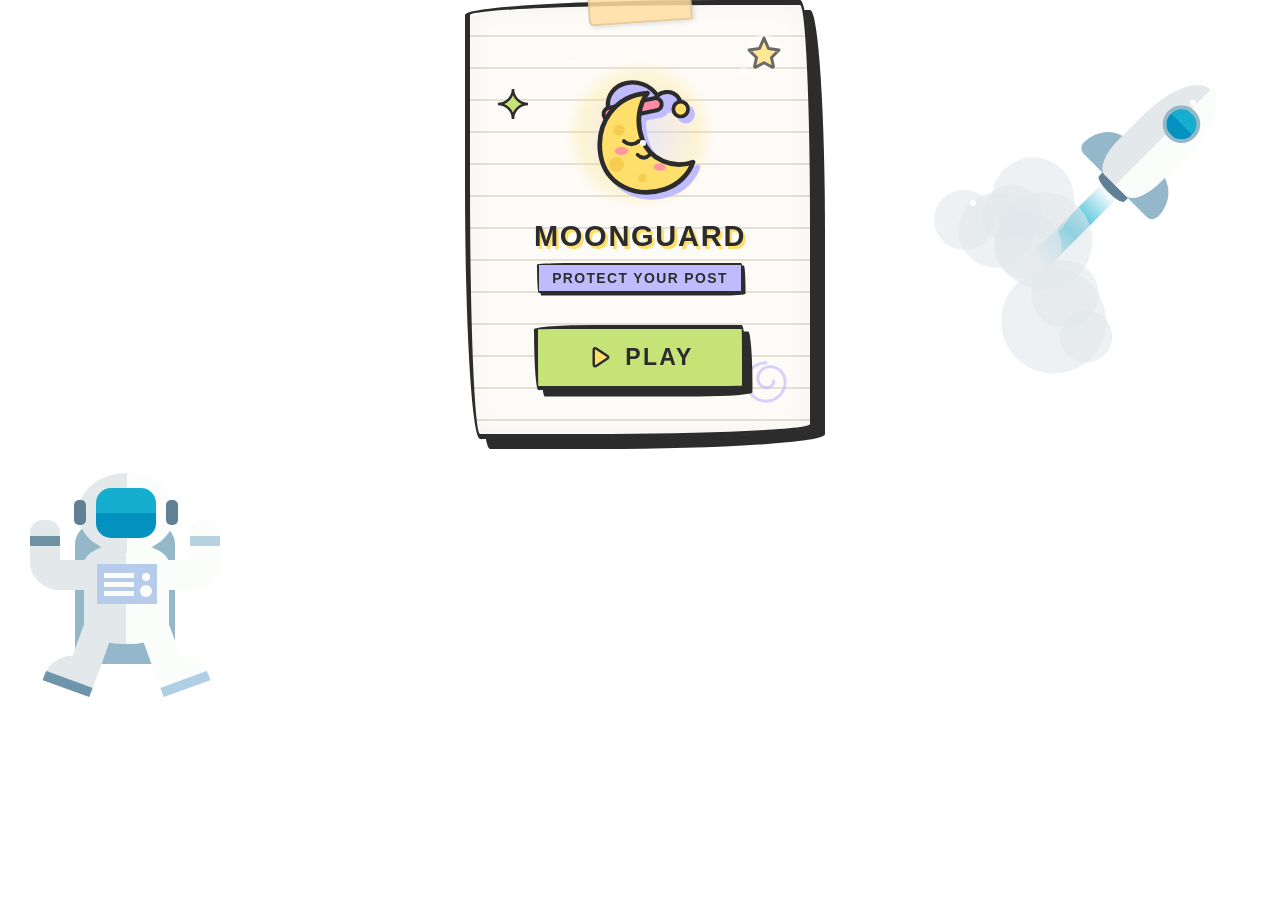
==== index.html @ 96714d68 "Rename Hackathon.html to index.html" ====
<!DOCTYPE html>
<html lang="en">
<head>
  <meta charset="UTF-8">
  <meta name="viewport" content="width=device-width, initial-scale=1">
  <link rel="stylesheet" href="Hackathon.css">
</head>

<body>

<div id="mainMenu">

<center>
<div class="moonguard-card">
  <!-- Background Doodles -->
  <svg class="doodle star" viewBox="0 0 24 24" xmlns="http://www.w3.org/2000/svg">
    <path d="M12 2L15 9L22 10L17 15L18.5 22L12 18.5L5.5 22L7 15L2 10L9 9L12 2Z" />
  </svg>
  <svg class="doodle sparkle" viewBox="0 0 24 24" xmlns="http://www.w3.org/2000/svg">
    <path d="M12 0C12 6.6 17.4 12 24 12C17.4 12 12 17.4 12 24C12 17.4 6.6 12 0 12C6.6 12 12 6.6 12 0Z" />
  </svg>
  <svg class="doodle swirl" viewBox="0 0 100 100" xmlns="http://www.w3.org/2000/svg">
    <path d="M50 10C27.9 10 10 27.9 10 50C10 72.1 27.9 90 50 90C72.1 90 90 72.1 90 50C90 32.3 75.7 18 58 18C44.3 18 33 29.3 33 43C33 53.5 41.5 62 52 62C59.7 62 66 55.7 66 48" />
  </svg>

  <!-- Cute Sleepy Moon Mascot -->
  <div class="moon-mascot">
    <span class="zzz z1">z</span>
    <span class="zzz z2">Z</span>
    <svg viewBox="0 0 120 120" xmlns="http://www.w3.org/2000/svg">
      <!-- Nightcap -->
      <path
        d="M34 38 C32 16, 62 10, 74 28 C82 22, 95 26, 92 38"
        fill="#c0bbfe"
        stroke="#2c2c2c"
        stroke-width="3.5"
        stroke-linecap="round"
        stroke-linejoin="round"
      />
      <!-- Cap Brim -->
      <rect
        x="30"
        y="34"
        width="48"
        height="10"
        rx="5"
        transform="rotate(-12 54 39)"
        fill="#ff8ba7"
        stroke="#2c2c2c"
        stroke-width="3.2"
      />
      <!-- Pom-Pom Star -->
      <circle cx="93" cy="39" r="6" fill="#ffdf6c" stroke="#2c2c2c" stroke-width="3" />

      <!-- Crescent Moon Body -->
      <path
        d="M66 26 C40 28, 24 50, 28 76 C32 100, 56 112, 80 104 C92 100, 100 91, 103 82 C87 88, 68 80, 62 64 C56 48, 60 34, 66 26 Z"
        fill="#ffdf6c"
        stroke="#2c2c2c"
        stroke-width="3.8"
        stroke-linejoin="round"
      />

      <!-- Cute Craters -->
      <circle cx="43" cy="56" r="4.5" fill="#f2c444" opacity="0.7" />
      <circle cx="41" cy="84" r="6" fill="#f2c444" opacity="0.7" />
      <circle cx="62" cy="95" r="3.5" fill="#f2c444" opacity="0.7" />

      <!-- Rosy Cheeks -->
      <ellipse cx="45" cy="73" rx="5.5" ry="3.2" fill="#ff8ba7" opacity="0.85" />
      <ellipse cx="76" cy="86" rx="5" ry="3" fill="#ff8ba7" opacity="0.85" />

      <!-- Sleepy Eye (default) -->
      <path
        class="eye-closed"
        d="M47 65 Q53 70 59 65"
        fill="none"
        stroke="#2c2c2c"
        stroke-width="3.2"
        stroke-linecap="round"
      />
      <!-- Awake Eye (on card hover) -->
      <g class="eye-open">
        <circle cx="53" cy="65" r="4" fill="#2c2c2c" />
        <circle cx="51.5" cy="63.5" r="1.4" fill="#ffffff" />
      </g>

      <!-- Tiny Smile -->
      <path
        d="M58 76 Q63 81 68 76"
        fill="none"
        stroke="#2c2c2c"
        stroke-width="3"
        stroke-linecap="round"
      />
    </svg>
  </div>

  <!-- Title & Tagline -->
  <div class="card-title">
    MOONGUARD<br />
    <span>Protect Your Post</span>
  </div>

  <!-- Cute Play Button -->
  <button class="play-btn" type="button" aria-label="Play Moonguard">
    <svg viewBox="0 0 24 24" xmlns="http://www.w3.org/2000/svg">
      <path d="M7 5.2C7 4.1 8.2 3.4 9.2 4L19.5 10.8C20.4 11.4 20.4 12.6 19.5 13.2L9.2 20C8.2 20.6 7 19.9 7 18.8V5.2Z" />
    </svg>
    <span>PLAY</span>
  </button>
</div>
</center>

<!-- Snow / Falling Stars -->
<div class="box-of-star1">
  <div class="star star-position1"></div>
  <div class="star star-position2"></div>
  <div class="star star-position3"></div>
  <div class="star star-position4"></div>
  <div class="star star-position5"></div>
  <div class="star star-position6"></div>
  <div class="star star-position7"></div>
</div>
<div class="box-of-star2">
  <div class="star star-position1"></div>
  <div class="star star-position2"></div>
  <div class="star star-position3"></div>
  <div class="star star-position4"></div>
  <div class="star star-position5"></div>
  <div class="star star-position6"></div>
  <div class="star star-position7"></div>
</div>
<div class="box-of-star3">
  <div class="star star-position1"></div>
  <div class="star star-position2"></div>
  <div class="star star-position3"></div>
  <div class="star star-position4"></div>
  <div class="star star-position5"></div>
  <div class="star star-position6"></div>
  <div class="star star-position7"></div>
</div>
<div class="box-of-star4">
  <div class="star star-position1"></div>
  <div class="star star-position2"></div>
  <div class="star star-position3"></div>
  <div class="star star-position4"></div>
  <div class="star star-position5"></div>
  <div class="star star-position6"></div>
  <div class="star star-position7"></div>
</div>

<!-- Astronaut -->
<div data-js="astro" class="astronaut">
  <div class="head"></div>
  <div class="arm arm-left"></div>
  <div class="arm arm-right"></div>
  <div class="body">
    <div class="panel"></div>
  </div>
  <div class="leg leg-left"></div>
  <div class="leg leg-right"></div>
  <div class="schoolbag"></div>
</div>

<!-- Rocket -->
<div class="rocket">
  <div class="rocket-body">
    <div class="body"></div>
    <div class="fin fin-left"></div>
    <div class="fin fin-right"></div>
    <div class="window"></div>
  </div>
  <div class="exhaust-flame"></div>
  <ul class="exhaust-fumes">
    <li></li>
    <li></li>
    <li></li>
    <li></li>
    <li></li>
    <li></li>
    <li></li>
    <li></li>
    <li></li>
  </ul>
  <ul class="rocket-star">
    <li></li>
    <li></li>
    <li></li>
    <li></li>
    <li></li>
    <li></li>
    <li></li>
  </ul>
</div>


</div>

<!-- NEW MOONGUARD EXPLORATION SCREEN -->

<!-- MOONGUARD INTRO VIDEO -->
<div id="introVideoScreen">
    <video id="introVideo" playsinline>
        <source src="videoProj.mp4" type="video/mp4">
    </video>

    <button id="skipIntroButton">SKIP INTRO ⏩</button>
</div>

<section id="exploreScreen" style="display: none;">

    <header class="game-hud">
        <div class="hud-title">🌙 MOONGUARD</div>

        <div class="hud-resources">
            <span>💧 Water: <b id="exploreWaterDisplay">100</b></span>
            <span>⚡ Power: <b id="explorePowerDisplay">100</b></span>
            <span>🫧 Oxygen: <b id="exploreOxygenDisplay">100</b></span>
        </div>

        <div class="hud-day" id="hudDay">DAY 1 / 5</div>
    </header>

    <div class="game-layout">

        <div id="gameWorld">

            <div class="base-room living-room">
                <h3>LIVING QUARTERS</h3>
                <div class="room-decoration">🛏️ 🛏️</div>
                <div class="room-label">Crew sleeping area</div>
            </div>

            <div class="base-room science-room">
                <h3>SCIENCE LAB</h3>
                <div class="room-decoration">🔬 🪨</div>
                <div class="room-label">Research station</div>
            </div>

            <div class="base-room greenhouse-room">
                <h3>GREENHOUSE</h3>
                <div class="room-decoration">🌱 🌿 🪴</div>
                <div class="room-label">Plant growing area</div>
            </div>

            <div class="base-room control-room">
                <h3>CONTROL ROOM</h3>
                <div class="room-decoration">🖥️ 📡</div>
                <div class="room-label">Mission controls</div>
            </div>

            <!-- Temporary astronaut character -->
            <div id="astronaut" aria-label="Your astronaut">
                <img src="1.1.png" alt="Moonguard astronaut">
            </div>

        </div>

        <aside class="game-sidebar">
            <h2>YOUR MISSION</h2>
            <p>Welcome to the Moon, astronaut!</p>
            <p>Explore your base and get ready for your first mission.</p>

            <div class="mission-hint">
                <b>HOW TO MOVE</b>
                <p>Use WASD or the arrow keys to move.</p>
                <p>Walk up to objects and press E to interact.</p>
            </div>
            <p id="interactionMessage">Explore your lunar base!</p>

            <div id="computerPanel" class="computer-panel" style="display: none;">
              <h2>🌙 MISSION COMPUTER</h2>

              <p>Welcome, astronaut!</p>

              <p>
                Your lunar base is ready for its first mission.
                Before heading outside, remember to check your
                equipment and radiation levels.
              </p>

              <button id="closeComputer">CLOSE COMPUTER</button>
            </div>
        </aside>

    </div>

</section>

<div class="game-screen" id="gameScreen">
  <h1>WELCOME TO THE MOON, ASTRONAUT!</h1>
  <p>
    You've arrived on the Moon!
    Your mission is to build and protect a lunar base
    so astronanut can safely live and work here.
  </p>

  <h2>YOUR MISSION</h2>

  <p>🌱 Grow food</p>
  <p>💧 Protect your water supply</p>
  <p>🫧 Keep your oxygen levels safe</p>
  <p>☀️ Manage your power</p>

  <button class="base-btn" id="baseButton">
    ENTER THE BASE
  </button>
</div>

<div id="baseScreen" style="display: none;">
  <h1>🌙 LUNAR BASE</h1>
  <h2 id="dayDisplay">DAY 1</h2>

  <h2 id="missionTitle">DAY 1: SET UP YOUR EQUIPMENT</h2>

  <p id="missionDescription">
    Set up your radiation detectors, radio telescope, and communication antenna.
  </p>

  <div id="missionTasks">
    <h3>YOUR TASK</h3>
    <p>Choose which equipment to set up first:</p>

    <button id="detectorButton">RADIATION DETECTOR</button>
    <button id="telescopeButton">RADIO TELESCOPE</button>
    <button id="antennaButton">COMMUNICATION ANTENNA</button>

    <p id="taskResult"></p>
  </div>

  <div id="day2Tasks" style="display: none;">
    <h3>🌙 MOON SAMPLE ANALYSIS</h3>
    <p>You collected lunar soil! What should you use to process your samples?</p>

    <button id="compostButton">ORGANIC COMPOST</button>
    <button id="filterButton">CLEAN CO2 FILTERS</button>

    <p id="day2Result"></p>
  </div>

  <div id="day3Tasks" style="display: none;">
    <h3>🌱 GREENHOUSE EMERGENCY!</h3>
    <p>Your plants are struggling! How will you protect your crew's food supply?</p>

    <button id="seedButton">PLANT NEW SEEDS</button>
    <button id="foodButton">USE EMERGENCY FOOD</button>

    <p id="day3Result"></p>
  </div>

  <div id="day4Tasks" style="display: none;">
    <h3>⚡ POWER SYSTEM CHECK</h3>
    <p>Your backup generator has failed! How will you manage your remaining power?</p>

    <button id="waterRecycleButton">SLOW DOWN WATER RECYCLING</button>
    <button id="earthMessageButton">SEND MESSAGE TO EARTH</button>
    <button id="repairButton">REPAIR THE GENERATOR</button>

    <p id="day4Result"></p>
  </div>

  <div id="day5Tasks" style="display: none;">
    <h3>🌙 MOONQUAKE ALERT!</h3>
    <p>A moonquake has damaged your communication antenna! How will you restore contact with Earth?</p>

    <button id="backupAntennaButton">USE BACKUP ANTENNA</button>
    <button id="repairDishButton">REPAIR THE DISH</button>
    <button id="roverButton">USE ROVER RELAY</button>

    <p id="day5Result"></p>
  </div>

  <button id="completeMissionButton">COMPLETE MISSION</button>
  <p id="missionStatus">Mission not completed yet!</p>
<div id="cmeEmergency" style="display: none;">
  <p>LUNAR BASE CONTROL CENTER</p>

  <h2>BASE STATUS</h2>

  <p>WATER: <span id="waterDisplay">100</span>%</p>

  <p>OXYGEN: <span id="oxygenDisplay">100</span>%</p>

  <p>POWER: <span id="powerDisplay">100</span>%</p>

  <button id="nextDayButton">NEXT DAY</button>

  <div id="cmeEmergency" style="display: none;">
    <h2> SOLAR RADIATION ALERT!</h2>

  <p>
    A Coronal Mass Ejection (CME) has been detected!
    High-energy particles from the Sun are heading toward the Moon.
    Outside activity is unsafe for 8 hours.
  </p>

  <p> How will you protect your base?</p>

  <button id="bunkerChoice">
    LOCKDOWN IN THE BUNKER
  </button>

  <button id="waterWallChoice">
    BUILD WATER-LINED WALLS
  </button>
  <div id="cmeResult" style="display: none;">
    <h2 id="resultTitle"></h2>
    <p id="resultMessage"></p>
  </div>
  </div>
</div>

<div id="endingScreen" style="display: none;">
    <h1>🌙 MISSION COMPLETE! 🚀</h1>

    <h2>CONGRATULATIONS, ASTRONAUT!</h2>

    <p>
        You survived your lunar mission!
        Your decisions helped protect your crew
        and keep the Moon base running.
    </p>

    <h2>🌟 YOU ARE A MOONGUARD HERO! 🌟</h2>
</div>

<script src="script.js"></script>
</body>
</html>
---- Hackathon.css ----
body {
  background-image: url("Background.jpg");
  background-size: cover;
  background-position: center;
  background-repeat: no-repeat;
  min-height: 100vh;
  margin: 0;
}

.moonguard-card {
  /* Cute Doodle Palette */
  --bg-color: #fdfbf7;
  --ink-color: #2c2c2c;
  --paper-line: #e6e0d4;
  --tape-color: rgba(255, 221, 161, 0.85);
  --accent-coral: #ff8ba7;
  --accent-mint: #c6e377;
  --accent-lavender: #c0bbfe;
  --accent-yellow: #ffdf6c;

  font-size: 16px;
  font-family: "Comic Sans MS", "Chalkboard SE", "Marker Felt", sans-serif;
  position: relative;
  width: 17.5em;
  background:
    linear-gradient(var(--bg-color) 1.5em, transparent 1.5em) 0 0 / 100% 1.6em,
    linear-gradient(var(--paper-line) 0.08em, transparent 0.08em) 0 1.5em / 100%
      1.6em var(--bg-color);
  border: 0.25em solid var(--ink-color);
  border-radius: 255px 15px 225px 15px / 15px 225px 15px 255px;
  box-shadow:
    0.5em 0.5em 0 var(--ink-color),
    inset 0 0 1.2em rgba(0, 0, 0, 0.03);
  display: flex;
  flex-direction: column;
  align-items: center;
  padding: 2.8em 1.5em 2.2em;
  box-sizing: border-box;
  transition:
    transform 0.4s cubic-bezier(0.175, 0.885, 0.32, 1.275),
    box-shadow 0.4s ease,
    border-radius 0.4s ease;
  animation: floatCard 6s ease-in-out infinite;
  z-index: 1;
}

/* Paper Tape Corner */
.moonguard-card::before {
  content: "";
  position: absolute;
  top: -0.7em;
  left: 50%;
  transform: translateX(-50%) rotate(-4deg);
  width: 5em;
  height: 1.4em;
  background: var(--tape-color);
  border: 0.1em solid rgba(0, 0, 0, 0.1);
  box-shadow: 0.1em 0.1em 0.2em rgba(0, 0, 0, 0.1);
  border-radius: 2px 4px 2px 5px;
  z-index: 10;
  animation: tapeFlutter 4s infinite alternate ease-in-out;
}

/* Card Hover */
.moonguard-card:hover {
  transform: translateY(-0.6em) rotate(1deg);
  box-shadow:
    0.7em 0.9em 0 var(--ink-color),
    inset 0 0 1.2em rgba(0, 0, 0, 0.03);
  border-radius: 15px 255px 15px 225px / 255px 15px 225px 15px;
}

/* --- DOODLE DECORATIONS --- */
.moonguard-card {
  /* Cute Doodle Palette */
  --bg-color: #fdfbf7;
  --ink-color: #2c2c2c;
  --paper-line: #e6e0d4;
  --tape-color: rgba(255, 221, 161, 0.85);
  --accent-coral: #ff8ba7;
  --accent-mint: #c6e377;
  --accent-lavender: #c0bbfe;
  --accent-yellow: #ffdf6c;
  

  /* Increased from 16px to 20px to scale the entire card up cleanly */
  font-size: 20px;
  font-family: "Comic Sans MS", "Chalkboard SE", "Marker Felt", sans-serif;
  position: relative;
  width: 17.5em;
  background:
    linear-gradient(var(--bg-color) 1.5em, transparent 1.5em) 0 0 / 100% 1.6em,
    linear-gradient(var(--paper-line) 0.08em, transparent 0.08em) 0 1.5em / 100%
      1.6em var(--bg-color);
  border: 0.25em solid var(--ink-color);
  border-radius: 255px 15px 225px 15px / 15px 225px 15px 255px;
  box-shadow:
    0.5em 0.5em 0 var(--ink-color),
    inset 0 0 1.2em rgba(0, 0, 0, 0.03);
  display: flex;
  flex-direction: column;
  align-items: center;
  padding: 2.8em 1.5em 2.2em;
  box-sizing: border-box;
  transition:
    transform 0.4s cubic-bezier(0.175, 0.885, 0.32, 1.275),
    box-shadow 0.4s ease,
    border-radius 0.4s ease;
  animation: floatCard 6s ease-in-out infinite;
  z-index: 1;
}

/* Paper Tape Corner */
.moonguard-card::before {
  content: "";
  position: absolute;
  top: -0.7em;
  left: 50%;
  transform: translateX(-50%) rotate(-4deg);
  width: 5em;
  height: 1.4em;
  background: var(--tape-color);
  border: 0.1em solid rgba(0, 0, 0, 0.1);
  box-shadow: 0.1em 0.1em 0.2em rgba(0, 0, 0, 0.1);
  border-radius: 2px 4px 2px 5px;
  z-index: 10;
  animation: tapeFlutter 4s infinite alternate ease-in-out;
  
}

/* Card Hover */
.moonguard-card:hover {
  transform: translateY(-0.6em) rotate(1deg);
  box-shadow:
    0.7em 0.9em 0 var(--ink-color),
    inset 0 0 1.2em rgba(0, 0, 0, 0.03);
  border-radius: 15px 255px 15px 225px / 255px 15px 225px 15px;
  
}

/* --- DOODLE DECORATIONS --- */
.moonguard-card .doodle {
  position: absolute;
  fill: none;
  stroke: var(--ink-color);
  stroke-width: 2;
  stroke-linecap: round;
  stroke-linejoin: round;
  z-index: 0;
  pointer-events: none;
}

.moonguard-card .doodle.star {
  width: 1.8em;
  height: 1.8em;
  top: 1.5em;
  right: 1.4em;
  fill: var(--accent-yellow);
  animation: pulseSparkle 3s infinite alternate ease-in-out;
}

.moonguard-card .doodle.sparkle {
  width: 1.5em;
  height: 1.5em;
  top: 4.2em;
  left: 1.4em;
  fill: var(--accent-mint);
  animation: pulseSparkle 2.5s infinite alternate-reverse ease-in-out;
}

.moonguard-card .doodle.swirl {
  width: 2.4em;
  height: 2.4em;
  bottom: 1.4em;
  right: 1em;
  stroke: var(--accent-lavender);
  stroke-width: 6;
  opacity: 0.65;
  animation: rotateDoodle 15s linear infinite;
  
}

/* --- MOON MASCOT --- */
.moon-mascot {
  position: relative;
  width: 7.4em;
  height: 7.4em;
  margin-bottom: 0.6em;
  display: flex;
  align-items: center;
  justify-content: center;
  background: radial-gradient(
    circle,
    rgba(192, 187, 254, 0.35) 0%,
    rgba(255, 223, 108, 0.25) 55%,
    transparent 72%
  );
  border-radius: 50%;
  animation: moonBob 4s ease-in-out infinite;
  z-index: 2;
}

.moon-mascot svg {
  width: 100%;
  height: 100%;
  filter: drop-shadow(0.25em 0.25em 0 var(--accent-lavender));
}

/* Sleepy vs Awake Eye on Hover */
.moon-mascot .eye-open {
  opacity: 0;
  transition: opacity 0.2s ease;
}
.moon-mascot .eye-closed {
  opacity: 1;
  transition: opacity 0.2s ease;
}
.moonguard-card:hover .moon-mascot .eye-open {
  opacity: 1;
}
.moonguard-card:hover .moon-mascot .eye-closed {
  opacity: 0;
}

/* Floating Zzz's */
.moon-mascot .zzz {
  position: absolute;
  font-weight: 900;
  color: var(--ink-color);
  opacity: 0;
  pointer-events: none;
}
.moon-mascot .z1 {
  top: 1.2em;
  right: 0.7em;
  font-size: 0.85em;
  animation: floatZ 3s ease-in-out infinite;
}
.moon-mascot .z2 {
  top: 0.3em;
  right: 0.1em;
  font-size: 1.1em;
  animation: floatZ 3s ease-in-out 1.2s infinite;
}
.moonguard-card:hover .moon-mascot .zzz {
  display: none;
}

/* --- TYPOGRAPHY --- */
.moonguard-card .card-title {
  text-align: center;
  color: var(--ink-color);
  font-size: 1.45em;
  font-weight: 900;
  letter-spacing: 0.06em;
  line-height: 1.1;
  margin-bottom: 1.1em;
  text-shadow: 0.09em 0.09em 0 var(--accent-yellow);
  z-index: 2;
}

.moonguard-card:hover .card-title {
  animation: titleWobble 0.6s ease-in-out infinite alternate;
}

.moonguard-card .card-title span {
  display: inline-block;
  font-size: 0.48em;
  color: var(--ink-color);
  background: var(--accent-lavender);
  padding: 0.38em 0.95em;
  border: 0.15em solid var(--ink-color);
  border-radius: 255px 15px 225px 15px / 15px 225px 15px 255px;
  margin-top: 0.75em;
  font-weight: bold;
  text-transform: uppercase;
  letter-spacing: 0.1em;
  box-shadow: 0.18em 0.18em 0 var(--ink-color);
  text-shadow: none;
}

/* --- CUTE PLAY BUTTON --- */
.play-btn {
  position: relative;
  display: inline-flex;
  align-items: center;
  justify-content: center;
  gap: 0.55em;
  padding: 0.65em 2.1em;
  font-family: inherit;
  font-size: 1.15em;
  font-weight: 900;
  letter-spacing: 0.1em;
  color: var(--ink-color);
  background: var(--accent-mint);
  border: 0.18em solid var(--ink-color);
  border-radius: 255px 18px 225px 18px / 18px 225px 18px 255px;
  box-shadow: 0.28em 0.28em 0 var(--ink-color);
  cursor: pointer;
  z-index: 2;
  transition:
    transform 0.2s cubic-bezier(0.175, 0.885, 0.32, 1.275),
    background-color 0.2s ease,
    box-shadow 0.2s ease;
  animation: playPulse 2.6s ease-in-out infinite;
}

.play-btn svg {
  width: 1.15em;
  height: 1.15em;
  fill: var(--accent-yellow);
  stroke: var(--ink-color);
  stroke-width: 2.2;
  stroke-linejoin: round;
  transition: transform 0.25s ease;
}

.play-btn:hover {
  background: var(--accent-yellow);
  transform: translateY(-0.22em) scale(1.05) rotate(-1.5deg);
  box-shadow: 0.36em 0.36em 0 var(--ink-color);
  animation: none;
}

.play-btn:hover svg {
  fill: var(--accent-coral);
  transform: scale(1.15) rotate(6deg);
}

.play-btn:focus-visible {
  outline: 0.18em dashed var(--accent-coral);
  outline-offset: 0.28em;
}

.play-btn:active {
  transform: translate(0.16em, 0.16em) scale(0.98);
  box-shadow: 0.08em 0.08em 0 var(--ink-color);
}

/* --- KEYFRAMES --- */
@keyframes floatCard {
  0%, 100% { transform: translateY(0); }
  50% { transform: translateY(-0.35em); }
}

@keyframes tapeFlutter {
  0% { transform: translateX(-50%) rotate(-4deg) scale(1); }
  100% { transform: translateX(-50%) rotate(-2deg) scale(1.02); }
}

@keyframes pulseSparkle {
  0% { transform: scale(0.8); opacity: 0.6; }
  100% { transform: scale(1.1); opacity: 1; }
}

@keyframes rotateDoodle {
  0% { transform: rotate(0deg); }
  100% { transform: rotate(360deg); }
}

@keyframes moonBob {
  0%, 100% { transform: translateY(0) rotate(-3deg); }
  50% { transform: translateY(-0.3em) rotate(3deg); }
}

@keyframes floatZ {
  0% { opacity: 0; transform: translate(0, 0.2em) scale(0.8); }
  50% { opacity: 0.85; }
  100% { opacity: 0; transform: translate(0.35em, -0.7em) scale(1.1); }
}

@keyframes titleWobble {
  0% { transform: rotate(-1.5deg) scale(1.02); }
  100% { transform: rotate(1.5deg) scale(1.02); }
}

@keyframes playPulse {
  0%, 100% { transform: scale(1); }
  50% { transform: scale(1.035); }
}


/* ================= ASTRONAUT & STARS ================= */
@keyframes snow {
  0% {
    opacity: 0;
    transform: translateY(0px);
  }
  20% {
    opacity: 1;
  }
  100% {
    opacity: 1;
    transform: translateY(650px);
  }
}

@keyframes astronaut {
  0% {
    transform: rotate(0deg);
  }
  100% {
    transform: rotate(360deg);
  }
}

.box-of-star1,
.box-of-star2,
.box-of-star3,
.box-of-star4 {
  width: 100%;
  position: absolute;
  z-index: 10;
  left: 0;
  top: 0;
  transform: translateY(0px);
  height: 700px;
  pointer-events: none; /* Ensures stars don't block clicks on your card */
}

.box-of-star1 {
  animation: snow 5s linear infinite;
}

.box-of-star2 {
  animation: snow 5s -1.64s linear infinite;
}

.box-of-star3 {
  animation: snow 5s -2.30s linear infinite;
}

.box-of-star4 {
  animation: snow 5s -3.30s linear infinite;
}

.star {
  width: 3px;
  height: 3px;
  border-radius: 50%;
  background-color: #FFF;
  position: absolute;
  z-index: 10;
  opacity: 0.7;
}

.star:before {
  content: "";
  width: 6px;
  height: 6px;
  border-radius: 50%;
  background-color: #FFF;
  position: absolute;
  z-index: 10;
  top: 80px;
  left: 70px;
  opacity: .7;
}

.star:after {
  content: "";
  width: 8px;
  height: 8px;
  border-radius: 50%;
  background-color: #FFF;
  position: absolute;
  z-index: 10;
  top: 8px;
  left: 170px;
  opacity: .9;
}

.star-position1 { top: 30px; left: 20px; }
.star-position2 { top: 110px; left: 250px; }
.star-position3 { top: 60px; left: 570px; }
.star-position4 { top: 120px; left: 900px; }
.star-position5 { top: 20px; left: 1120px; }
.star-position6 { top: 90px; left: 1280px; }
.star-position7 { top: 30px; left: 1480px; }

.astronaut {
  width: 250px;
  height: 300px;
  position: relative;
  z-index: 11;
  animation: astronaut 5s linear infinite;
}

.schoolbag {
  width: 100px;
  height: 150px;
  position: absolute;
  z-index: 1;
  top: calc(50% - 75px);
  left: calc(50% - 50px);
  background-color: #94b7ca;
  border-radius: 50px 50px 0 0 / 30px 30px 0 0;
}

.head {
  width: 97px;
  height: 80px;
  position: absolute;
  z-index: 3;
  background: -webkit-linear-gradient(left, #e3e8eb 0%, #e3e8eb 50%, #fbfdfa 50%, #fbfdfa 100%);
  border-radius: 50%;
  top: 34px;
  left: calc(50% - 47.5px);
}

.head:after {
  content: "";
  width: 60px;
  height: 50px;
  position: absolute;
  top: calc(50% - 25px);
  left: calc(50% - 30px);
  background: -webkit-linear-gradient(top, #15aece 0%, #15aece 50%, #0391bf 50%, #0391bf 100%);
  border-radius: 15px;
}

.head:before {
  content: "";
  width: 12px;
  height: 25px;
  position: absolute;
  top: calc(50% - 12.5px);
  left: -4px;
  background-color: #618095;
  border-radius: 5px;
  box-shadow: 92px 0px 0px #618095;
}

.body {
  width: 85px;
  height: 100px;
  position: absolute;
  z-index: 2;
  background-color: #fffbff;
  border-radius: 40px / 20px;
  top: 105px;
  left: calc(50% - 41px);
  background: -webkit-linear-gradient(left, #e3e8eb 0%, #e3e8eb 50%, #fbfdfa 50%, #fbfdfa 100%);
}

.panel {
  width: 60px;
  height: 40px;
  position: absolute;
  top: 20px;
  left: calc(50% - 30px);
  background-color: #b7cceb;
}

.panel:before {
  content: "";
  width: 30px;
  height: 5px;
  position: absolute;
  top: 9px;
  left: 7px;
  background-color: #fbfdfa;
  box-shadow: 0px 9px 0px #fbfdfa, 0px 18px 0px #fbfdfa;
}

.panel:after {
  content: "";
  width: 8px;
  height: 8px;
  position: absolute;
  top: 9px;
  right: 7px;
  background-color: #fbfdfa;
  border-radius: 50%;
  box-shadow: 0px 14px 0px 2px #fbfdfa;
}

.arm {
  width: 80px;
  height: 30px;
  position: absolute;
  top: 121px;
  z-index: 2;
}

.arm-left {
  left: 30px;
  background-color: #e3e8eb;
  border-radius: 0 0 0 39px;
}

.arm-right {
  right: 30px;
  background-color: #fbfdfa;
  border-radius: 0 0 39px 0;
}

.arm-left:before,
.arm-right:before {
  content: "";
  width: 30px;
  height: 70px;
  position: absolute;
  top: -40px;
}

.arm-left:before {
  border-radius: 50px 50px 0px 120px / 50px 50px 0 110px;
  left: 0;
  background-color: #e3e8eb;
}

.arm-right:before {
  border-radius: 50px 50px 120px 0 / 50px 50px 110px 0;
  right: 0;
  background-color: #fbfdfa;
}

.arm-left:after,
.arm-right:after {
  content: "";
  width: 30px;
  height: 10px;
  position: absolute;
  top: -24px;
}

.arm-left:after {
  background-color: #6e91a4;
  left: 0;
}

.arm-right:after {
  right: 0;
  background-color: #b6d2e0;
}

.leg {
  width: 30px;
  height: 40px;
  position: absolute;
  z-index: 2;
  bottom: 70px;
}

.leg-left {
  left: 76px;
  background-color: #e3e8eb;
  transform: rotate(20deg);
}

.leg-right {
  right: 73px;
  background-color: #fbfdfa;
  transform: rotate(-20deg);
}

.leg-left:before,
.leg-right:before {
  content: "";
  width: 50px;
  height: 25px;
  position: absolute;
  bottom: -26px;
}

.leg-left:before {
  left: -20px;
  background-color: #e3e8eb;
  border-radius: 30px 0 0 0;
  border-bottom: 10px solid #6d96ac;
}

.leg-right:before {
  right: -20px;
  background-color: #fbfdfa;
  border-radius: 0 30px 0 0;
  border-bottom: 10px solid #b0cfe4;
}

/* ================= TOP-RIGHT ROCKET ================= */
.rocket {
  position: absolute;
  top: 40px;
  right: 80px;
  width: 80px;
  z-index: 1;
  pointer-events: none;
  transform: scale(0.75) rotate(45deg);
}

.rocket .rocket-body {
  position: relative;
  width: 80px;
  animation: bounce 0.5s infinite;
}

.rocket .rocket-body .body {
  position: relative;
  top: 0;
  left: 0;
  width: 80px;
  background: linear-gradient(to right, #e3e8eb 0%, #e3e8eb 50%, #fbfdfa 50%, #fbfdfa 100%);
  height: 180px;
  border-top-right-radius: 100%;
  border-top-left-radius: 100%;
  border-bottom-left-radius: 50%;
  border-bottom-right-radius: 50%;
  border-top: 5px solid #fbfdfa;
}

.rocket .rocket-body:before {
  content: '';
  position: absolute;
  left: calc(50% - 24px);
  width: 48px;
  height: 13px;
  background-color: #618095;
  bottom: -13px;
  border-bottom-right-radius: 60%;
  border-bottom-left-radius: 60%;
}

.rocket .window {
  position: absolute;
  width: 40px;
  height: 40px;
  border-radius: 100%;
  background: linear-gradient(to bottom, #15aece 0%, #15aece 50%, #0391bf 50%, #0391bf 100%);
  left: calc(50% - 20px);
  top: 40px;
  border: 5px solid #94b7ca;
  z-index: 3;
}

.rocket .fin {
  position: absolute;
  z-index: 1;
  height: 55px;
  width: 50px;
  background-color: #94b7ca;
}

.rocket .fin-left {
  left: -30px;
  top: calc(100% - 55px);
  border-top-left-radius: 80%;
  border-bottom-left-radius: 20%;
}

.rocket .fin-right {
  right: -30px;
  top: calc(100% - 55px);
  border-top-right-radius: 80%;
  border-bottom-right-radius: 20%;
}

.rocket .exhaust-flame {
  position: absolute;
  top: 90%;
  width: 28px;
  background: linear-gradient(to bottom, transparent 10%, #15aece 60%, #fbfdfa 100%);
  height: 150px;
  left: calc(50% - 14px);
  animation: exhaust 0.2s infinite;
}

.rocket .exhaust-fumes li {
  width: 60px;
  height: 60px;
  background-color: #e3e8eb;
  list-style: none;
  position: absolute;
  border-radius: 100%;
  opacity: 0.6;
}

.rocket .exhaust-fumes li:first-child {
  width: 140px;
  height: 140px;
  bottom: -240px;
  animation: fumes 5s infinite;
}

.rocket .exhaust-fumes li:nth-child(2) {
  width: 110px;
  height: 110px;
  left: -80px;
  top: 220px;
  animation: fumes 3.2s infinite;
}

.rocket .exhaust-fumes li:nth-child(3) {
  width: 90px;
  height: 90px;
  left: -30px;
  top: 280px;
  animation: fumes 3s 1s infinite;
}

.rocket .exhaust-fumes li:nth-child(4) {
  width: 80px;
  height: 80px;
  left: -110px;
  animation: fumes 4s 2s infinite;
  top: 320px;
}

.rocket .exhaust-fumes li:nth-child(5) {
  width: 100px;
  height: 100px;
  left: -80px;
  top: 290px;
  animation: fumes 5s infinite;
}

.rocket .exhaust-fumes li:nth-child(6) {
  width: 130px;
  height: 130px;
  left: -40px;
  top: 240px;
  animation: fumes2 10s infinite;
}

.rocket .exhaust-fumes li:nth-child(7) {
  width: 80px;
  height: 80px;
  left: -70px;
  top: 270px;
}

.rocket .exhaust-fumes li:nth-child(8) {
  width: 90px;
  height: 90px;
  left: 50px;
  top: 290px;
}

.rocket .exhaust-fumes li:nth-child(9) {
  width: 70px;
  height: 70px;
  left: 120px;
  top: 320px;
  animation: fumes 20s infinite;
}

.rocket-star li {
  list-style: none;
  position: absolute;
}

.rocket-star li:before, .rocket-star li:after {
  content: '';
  position: absolute;
  background-color: #fbfdfa;
}

.rocket-star li:before {
  width: 10px;
  height: 2px;
  border-radius: 50%;
}

.rocket-star li:after {
  height: 8px;
  width: 2px;
  left: 4px;
  top: -3px;
}

.rocket-star li:first-child {
  top: -30px;
  left: -120px;
  animation: twinkle 0.4s infinite;
}

.rocket-star li:nth-child(2) {
  top: 0;
  left: 60px;
  animation: twinkle 0.5s infinite;
}

.rocket-star li:nth-child(2):before {
  height: 1px;
  width: 5px;
}

.rocket-star li:nth-child(2):after {
  width: 1px;
  height: 5px;
  top: -2px;
  left: 2px;
}

.rocket-star li:nth-child(3) {
  left: 100px;
  top: 180px;
  animation: twinkle 1s infinite;
}

.rocket-star li:nth-child(4) {
  left: -80px;
  top: 160px;
  animation: twinkle 0.5s ease infinite;
}

.rocket-star li:nth-child(5) {
  left: 130px;
  top: 90px;
  animation: twinkle 0.4s ease infinite;
}

.rocket-star li:nth-child(6) {
  top: 87px;
  left: -60px;
  animation: twinkle 0.2s infinite;
}

.rocket-star li:nth-child(6):before {
  height: 1px;
  width: 5px;
}

.rocket-star li:nth-child(6):after {
  width: 1px;
  height: 5px;
  top: -2px;
  left: 2px;
}

@keyframes fumes {
  50% {
    transform: scale(1.5);
    background-color: transparent;
  }
  51% {
    transform: scale(0.8);
  }
  100% {
    background-color: #e3e8eb;
    transform: scale(1);
  }
}

@keyframes bounce {
  0% {
    transform: translate3d(0px, 0px, 0);
  }
  50% {
    transform: translate3d(0px, -4px, 0);
  }
  100% {
    transform: translate3d(0px, 0px, 0);
  }
}

@keyframes exhaust {
  0% {
    background: linear-gradient(to bottom, transparent 10%, #15aece 60%, #fbfdfa 100%);
  }
  50% {
    background: linear-gradient(to bottom, transparent 8%, #0391bf 50%, #fbfdfa 100%);
  }
  75% {
    background: linear-gradient(to bottom, transparent 12%, #15aece 70%, #fbfdfa 100%);
  }
}

@keyframes fumes2 {
  50% {
    transform: scale(1.1);
  }
}

@keyframes twinkle {
  80% {
    transform: scale(1.1);
    opacity: 0.7;
  }
}

.game-screen {
  display:none;
  text-align: center;
    max-width: 700px;
    margin: 100px auto;
    padding: 40px;
    background: rgba(255, 255, 255, 0.9);
    border: 4px solid #c0bbfe;
    border-radius: 25px;
}

.game-screen h1 {
  color: #51458c;
  font-size: 32px;
}

/* WELCOME SCREEN */

.game-screen p {
    color: #383354;
    font-size: 18px;
    line-height: 1.6;
}

.game-screen h2 {
    color: #8b79d9;
    margin-top: 25px;
}

/* ENTER THE BASE BUTTON */

.base-btn {
    background: #c6e377;
    color: #2c2c2c;
    border: 3px solid #2c2c2c;
    border-radius: 18px;
    padding: 14px 28px;
    font-family: inherit;
    font-size: 18px;
    font-weight: bold;
    cursor: pointer;
    box-shadow: 4px 4px 0 #2c2c2c;
    transition: 0.2s ease;
}

.base-btn:hover {
    background: #ffdf6c;
    transform: translateY(-3px);
    box-shadow: 6px 6px 0 #2c2c2c;
}

.base-btn:active {
    transform: translateY(2px);
    box-shadow: 2px 2px 0 #2c2c2c;
}


/* ================= LUNAR BASE DASHBOARD ================= */

#baseScreen {
    text-align: center;
    max-width: 850px;
    margin: 40px auto;
    padding: 30px;
    background: rgba(253, 251, 247, 0.94);
    border: 4px solid #c0bbfe;
    border-radius: 30px;
    box-shadow: 6px 6px 0 #2c2c2c;
    box-sizing: border-box;
}

/* BASE HEADINGS */

#baseScreen h1 {
    color: #51458c;
    font-size: 36px;
    text-shadow: 2px 2px #ffdf6c;
}

#baseScreen h2 {
    color: #7565bb;
}

#baseScreen h3 {
    color: #51458c;
    font-size: 23px;
}

/* MISSION DESCRIPTION */

#missionDescription {
    color: #383354;
    font-size: 18px;
    line-height: 1.6;
    margin: 20px auto;
    max-width: 650px;
}

/* MISSION TASK PANELS */

#missionTasks,
#day2Tasks,
#day3Tasks,
#day4Tasks,
#day5Tasks {
    background: #f0edff;
    border: 3px solid #c0bbfe;
    border-radius: 22px;
    padding: 22px;
    margin: 25px 0;
    box-shadow: 4px 4px 0 rgba(44, 44, 44, 0.15);
}

#missionTasks p,
#day2Tasks p,
#day3Tasks p,
#day4Tasks p,
#day5Tasks p {
    color: #383354;
    font-size: 17px;
    line-height: 1.5;
}

/* MISSION BUTTONS */

#baseScreen button {
    background: #c6e377;
    color: #2c2c2c;
    border: 3px solid #2c2c2c;
    border-radius: 15px;
    padding: 12px 18px;
    margin: 8px;
    font-family: inherit;
    font-size: 15px;
    font-weight: bold;
    cursor: pointer;
    box-shadow: 3px 3px 0 #2c2c2c;
    transition: 0.2s ease;
}

#baseScreen button:hover {
    background: #ffdf6c;
    transform: translateY(-3px);
    box-shadow: 5px 5px 0 #2c2c2c;
}

#baseScreen button:active {
    transform: translateY(2px);
    box-shadow: 1px 1px 0 #2c2c2c;
}

#baseScreen button:disabled {
    background: #d8d8d8;
    color: #777;
    cursor: not-allowed;
    transform: none;
    box-shadow: none;
}

/* MISSION STATUS */

#missionStatus {
    font-weight: bold;
    color: #7565bb;
    font-size: 18px;
    margin: 20px;
}

/* BASE RESOURCES */

#waterDisplay,
#oxygenDisplay,
#powerDisplay {
    display: inline-block;
    min-width: 45px;
    background: #ffffff;
    border: 2px solid #c0bbfe;
    border-radius: 10px;
    padding: 5px 10px;
    font-weight: bold;
    color: #51458c;
}

/* RESOURCE AND CONTROL AREA */

#baseScreen > p {
    font-size: 17px;
    color: #383354;
}

/* CME EMERGENCY PANEL */

#cmeEmergency {
    position: relative;
    background: #fff0f5;
    border: 4px solid #ff8ba7;
    border-radius: 22px;
    padding: 22px;
    margin: 25px 0;
    box-shadow: 4px 4px 0 rgba(44, 44, 44, 0.15);
}

#cmeEmergency h2 {
    color: #d94f7c;
}

#cmeEmergency p {
    color: #383354;
    font-size: 17px;
    line-height: 1.5;
}

/* ================= MISSION ENDING ================= */

#endingScreen {
    text-align: center;
    max-width: 750px;
    margin: 100px auto;
    padding: 40px;
    background: rgba(253, 251, 247, 0.95);
    border: 4px solid #c0bbfe;
    border-radius: 30px;
    box-shadow: 6px 6px 0 #2c2c2c;
}

#endingScreen h1 {
    color: #51458c;
    font-size: 38px;
    text-shadow: 2px 2px #ffdf6c;
}

#endingScreen h2 {
    color: #8b79d9;
}

#endingScreen p {
    color: #383354;
    font-size: 19px;
    line-height: 1.6;
}

/* =================================
   MOONGUARD - LUNAR CONTROL ROOM
================================= */

#baseScreen {
    max-width: 1100px;
    width: calc(100% - 32px);
    margin: 35px auto;
    padding: 35px;
    box-sizing: border-box;

    background:
        radial-gradient(circle at 50% 0%, #354c80 0%, transparent 55%),
        linear-gradient(145deg, #111a35, #20284b 60%, #11182d);

    color: #f4f3ff;
    border: 3px solid #7189d9;
    border-radius: 28px;
    box-shadow:
        0 0 25px rgba(104, 151, 255, 0.3),
        inset 0 0 35px rgba(100, 130, 255, 0.08);

    font-family: "Trebuchet MS", sans-serif;
}

/* Main heading */

#baseScreen h1 {
    color: #ffffff;
    font-size: 38px;
    letter-spacing: 4px;
    text-shadow: 0 0 15px #83cfff;
}

#baseScreen h2 {
    color: #9de5ff;
    letter-spacing: 2px;
}

#baseScreen h3 {
    color: #ffe28a;
    font-size: 22px;
}

/* Mission description */

#missionDescription {
    color: #d8e4ff;
    font-size: 18px;
    line-height: 1.6;
}

/* Mission control panels */

#missionTasks,
#day2Tasks,
#day3Tasks,
#day4Tasks,
#day5Tasks {
    background: linear-gradient(145deg, #303e69, #202b4c);
    border: 2px solid #7189d9;
    border-radius: 20px;
    padding: 25px;
    margin: 25px 0;

    box-shadow:
        0 0 15px rgba(110, 160, 255, 0.15),
        inset 0 0 15px rgba(255, 255, 255, 0.03);
}

#baseScreen p {
    color: #e0e8ff;
    line-height: 1.6;
}

/* Futuristic control buttons */

#baseScreen button {
    background: linear-gradient(145deg, #7be0e8, #65a9e8);
    color: #14213d;
    border: 2px solid #b5f4ff;
    border-radius: 12px;

    padding: 13px 20px;
    margin: 8px;

    font-family: inherit;
    font-weight: bold;
    font-size: 14px;

    cursor: pointer;

    box-shadow: 0 4px 0 #315a91;
    transition: 0.2s ease;
}

#baseScreen button:hover {
    background: #ffe28a;
    transform: translateY(-3px);
    box-shadow: 0 7px 0 #94743c;
}

#baseScreen button:disabled {
    background: #68718a;
    color: #c4cad8;
    border-color: #8993aa;
    box-shadow: none;
    cursor: not-allowed;
    transform: none;
}

/* Resource indicators */

#waterDisplay,
#oxygenDisplay,
#powerDisplay {
    display: inline-block;
    min-width: 45px;
    padding: 7px 12px;

    background: #263e68;
    color: #a9f3ff;

    border: 2px solid #6ccde9;
    border-radius: 10px;

    font-weight: bold;
    font-size: 18px;
    text-shadow: 0 0 8px #6ccde9;
}

/* Mission progress */

#missionStatus {
    color: #a9f3ff;
    font-size: 19px;
    font-weight: bold;
    text-shadow: 0 0 10px #6ccde9;
}

/* Solar radiation warning */

#cmeEmergency {
    background: linear-gradient(145deg, #572c49, #302443);
    border: 3px solid #ff8ba7;
    border-radius: 20px;
    padding: 25px;
    margin-top: 25px;
    box-shadow: 0 0 20px rgba(255, 139, 167, 0.25);
}

#cmeEmergency h2 {
    color: #ff9db6;
}

/* Mobile layout */

@media (max-width: 650px) {
    #baseScreen {
        padding: 18px;
        margin: 15px auto;
    }

    #baseScreen h1 {
        font-size: 28px;
    }

    #baseScreen button {
        width: 100%;
        margin: 7px 0;
    }
}


/* ==================================
   MOONGUARD - EXPLORATION GAME
================================== */

#exploreScreen {
    min-height: 100vh;
    padding: 20px;
    box-sizing: border-box;
    background: #111a2c;
    color: white;
    font-family: "Trebuchet MS", sans-serif;
}

.game-hud {
    max-width: 1200px;
    margin: 0 auto 18px;
    padding: 15px 22px;
    background: #202f4d;
    border: 2px solid #7189d9;
    border-radius: 16px;
    display: flex;
    align-items: center;
    justify-content: space-between;
    flex-wrap: wrap;
    gap: 12px;
}

.hud-title {
    font-size: 23px;
    font-weight: bold;
    color: #a9eaff;
}

.hud-resources {
    display: flex;
    flex-wrap: wrap;
    gap: 15px;
    font-size: 14px;
}

.hud-day {
    color: #ffe28a;
    font-weight: bold;
}

.game-layout {
    max-width: 1200px;
    margin: auto;
    display: grid;
    grid-template-columns: minmax(0, 3fr) minmax(210px, 1fr);
    gap: 18px;
}

#gameWorld {
    position: relative;
    min-height: 570px;
    overflow: hidden;
    border: 4px solid #7189d9;
    border-radius: 20px;
    background-color: #777b89;
    background-image:
        radial-gradient(circle, #a9aab1 2px, transparent 3px),
        radial-gradient(circle, #626776 3px, transparent 4px);
    background-size: 75px 75px, 110px 110px;
}

.base-room {
    position: absolute;
    display: flex;
    flex-direction: column;
    align-items: center;
    justify-content: center;
    border: 4px solid #b5c7e8;
    border-radius: 18px;
    background: #344967;
    box-shadow: inset 0 0 20px #182a45;
    text-align: center;
    padding: 8px;
    box-sizing: border-box;
}

.base-room h3 {
    color: #b9eaff;
    font-size: 13px;
    letter-spacing: 1px;
}

.room-decoration {
    font-size: 30px;
    margin: 8px;
}

.room-label {
    font-size: 11px;
    color: #d5e4ff;
}

.living-room {
    width: 43%;
    height: 38%;
    top: 8%;
    left: 5%;
}

.science-room {
    width: 43%;
    height: 38%;
    top: 8%;
    right: 5%;
}

.greenhouse-room {
    width: 43%;
    height: 38%;
    bottom: 8%;
    left: 5%;
    background: #285448;
}

.control-room {
    width: 43%;
    height: 38%;
    bottom: 8%;
    right: 5%;
}

.moon-window {
    position: absolute;
    top: 45%;
    left: 42%;
    width: 16%;
    height: 10%;
    border: 3px solid #b5eaff;
    border-radius: 50%;
    background: #263c60;
    display: flex;
    align-items: center;
    justify-content: center;
    flex-direction: column;
    font-size: 22px;
}

.moon-window span {
    font-size: 9px;
    color: white;
}

#astronaut {
    position: absolute;
    left: 47%;
    top: 46%;
    z-index: 5;
    font-size: 38px;
    line-height: 1;
    user-select: none;
    transition: left 0.08s linear, top 0.08s linear;
}

.game-sidebar {
    padding: 22px;
    background: #202f4d;
    border: 2px solid #7189d9;
    border-radius: 18px;
}

.game-sidebar h2 {
    color: #9de5ff;
}

.mission-hint {
    margin-top: 25px;
    padding: 14px;
    background: #344967;
    border-radius: 12px;
    line-height: 1.5;
}

#interactionMessage {
    margin-top: 22px;
    color: #ffe28a;
    font-weight: bold;
}

@media(max-width: 750px) {
    .game-layout {
        grid-template-columns: 1fr;
    }

    #gameWorld {
        min-height: 480px;
    }

    .game-sidebar {
        min-height: 180px;
    }
}

#astronaut {
    position: absolute;
    z-index: 5;
    width: 65px;
    height: 85px;
}

#astronaut img {
    width: 100%;
    height: 100%;
    object-fit: contain;
    display: block;
    pointer-events: none;
}


/* MOONGUARD INTRO VIDEO */
#introVideoScreen {
    display: none;
    position: fixed;
    inset: 0;
    width: 100%;
    height: 100%;
    background: #050812;
    z-index: 9999;
    align-items: center;
    justify-content: center;
}

#introVideo {
    width: 100%;
    height: 100%;
    object-fit: contain;
}

#skipIntroButton {
    position: absolute;
    bottom: 45px;
    right: 35px;
    z-index: 10000;
    padding: 12px 20px;
    background: #c8eb78;
    color: #25242c;
    border: 3px solid #25242c;
    border-radius: 10px;
    font-weight: bold;
    font-size: 16px;
    cursor: pointer;
}
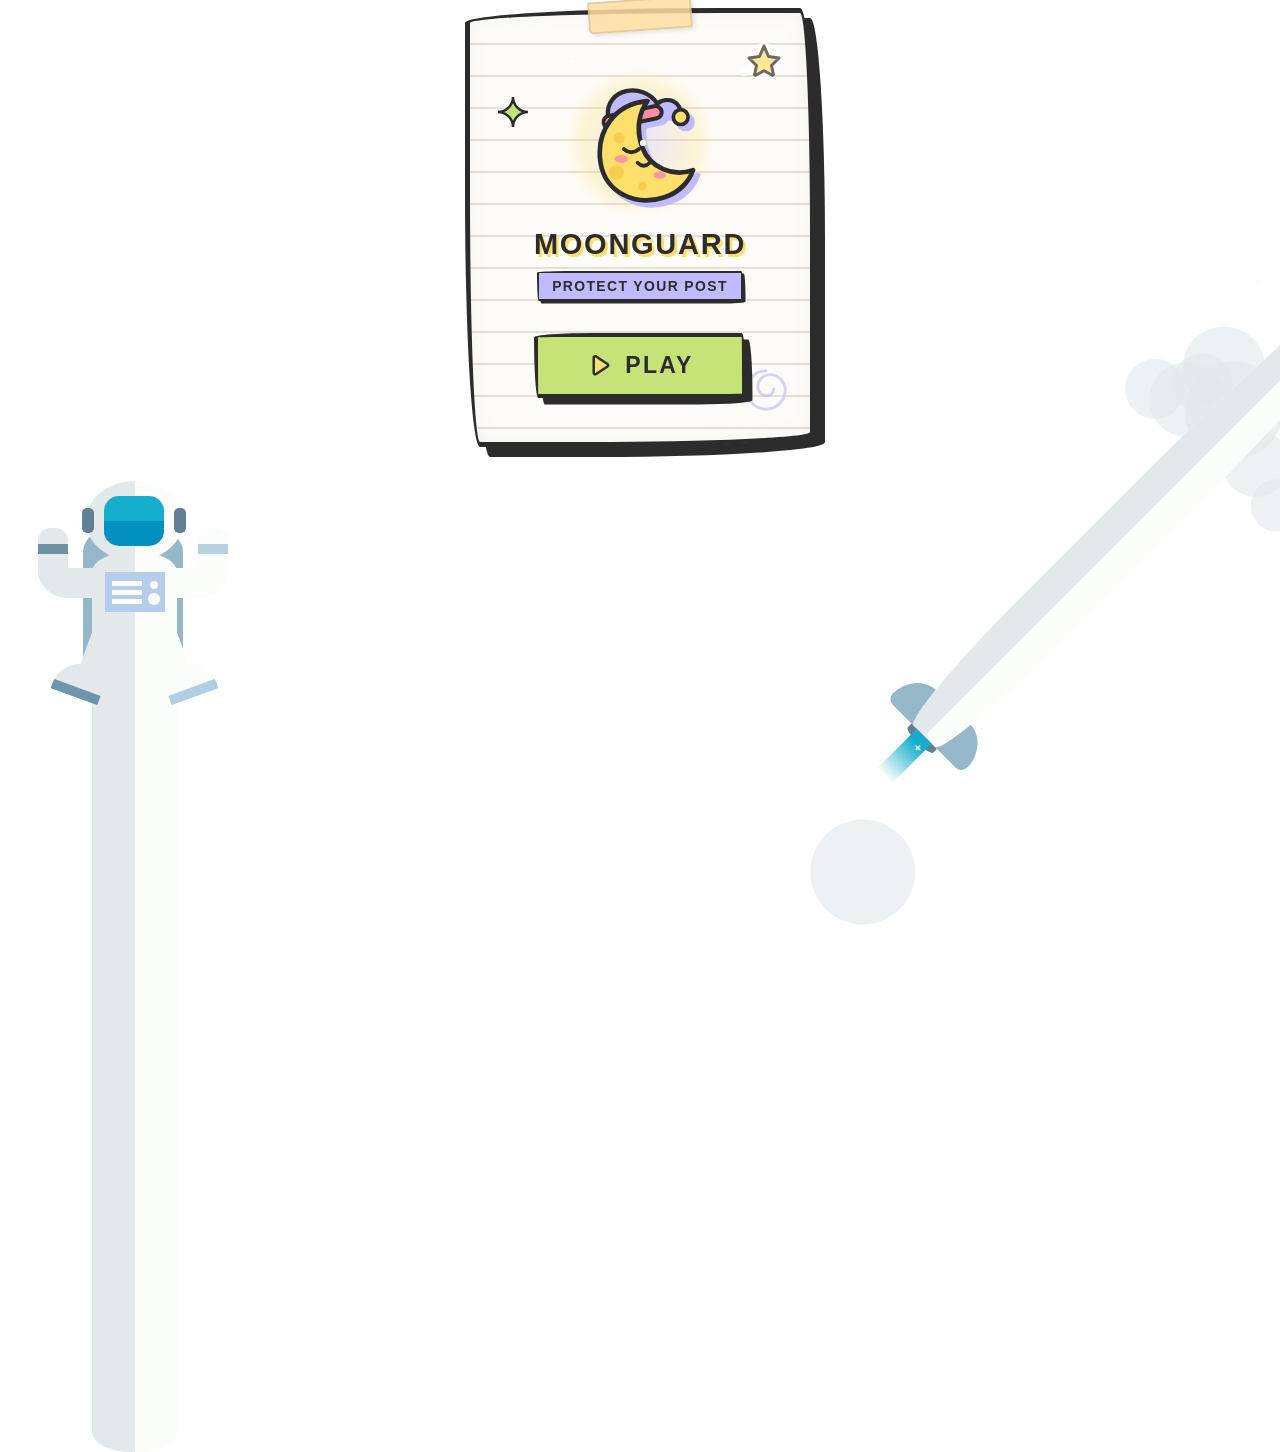
==== commit f8007fbc: "Update index.html" ====
--- a/index.html
+++ b/index.html
@@ -202,7 +202,7 @@
 <!-- MOONGUARD INTRO VIDEO -->
 <div id="introVideoScreen">
     <video id="introVideo" playsinline>
-        <source src="videoProj.mp4" type="video/mp4">
+   <source src="Astronaut%20and%20Supplies/introVideoScreen.mp4" type="video/mp4">
     </video>
 
     <button id="skipIntroButton">SKIP INTRO ⏩</button>
@@ -252,7 +252,7 @@
 
             <!-- Temporary astronaut character -->
             <div id="astronaut" aria-label="Your astronaut">
-                <img src="1.1.png" alt="Moonguard astronaut">
+                  <img src="Characters/1.1.png" alt="Moonguard astronaut">
             </div>
 
         </div>
--- a/Hackathon.css
+++ b/Hackathon.css
@@ -1,5 +1,5 @@
-body {
-  background-image: url("Background.jpg");
+.body {
+  background-image: url("Characters/Background.jpg");
   background-size: cover;
   background-position: center;
   background-repeat: no-repeat;
@@ -1206,16 +1206,19 @@
 
 #endingScreen h1 {
     color: #51458c;
+    font-family: inherit;
     font-size: 38px;
     text-shadow: 2px 2px #ffdf6c;
 }
 
 #endingScreen h2 {
+    font-family: inherit;
     color: #8b79d9;
 }
 
 #endingScreen p {
     color: #383354;
+    font-family: inherit;
     font-size: 19px;
     line-height: 1.6;
 }
